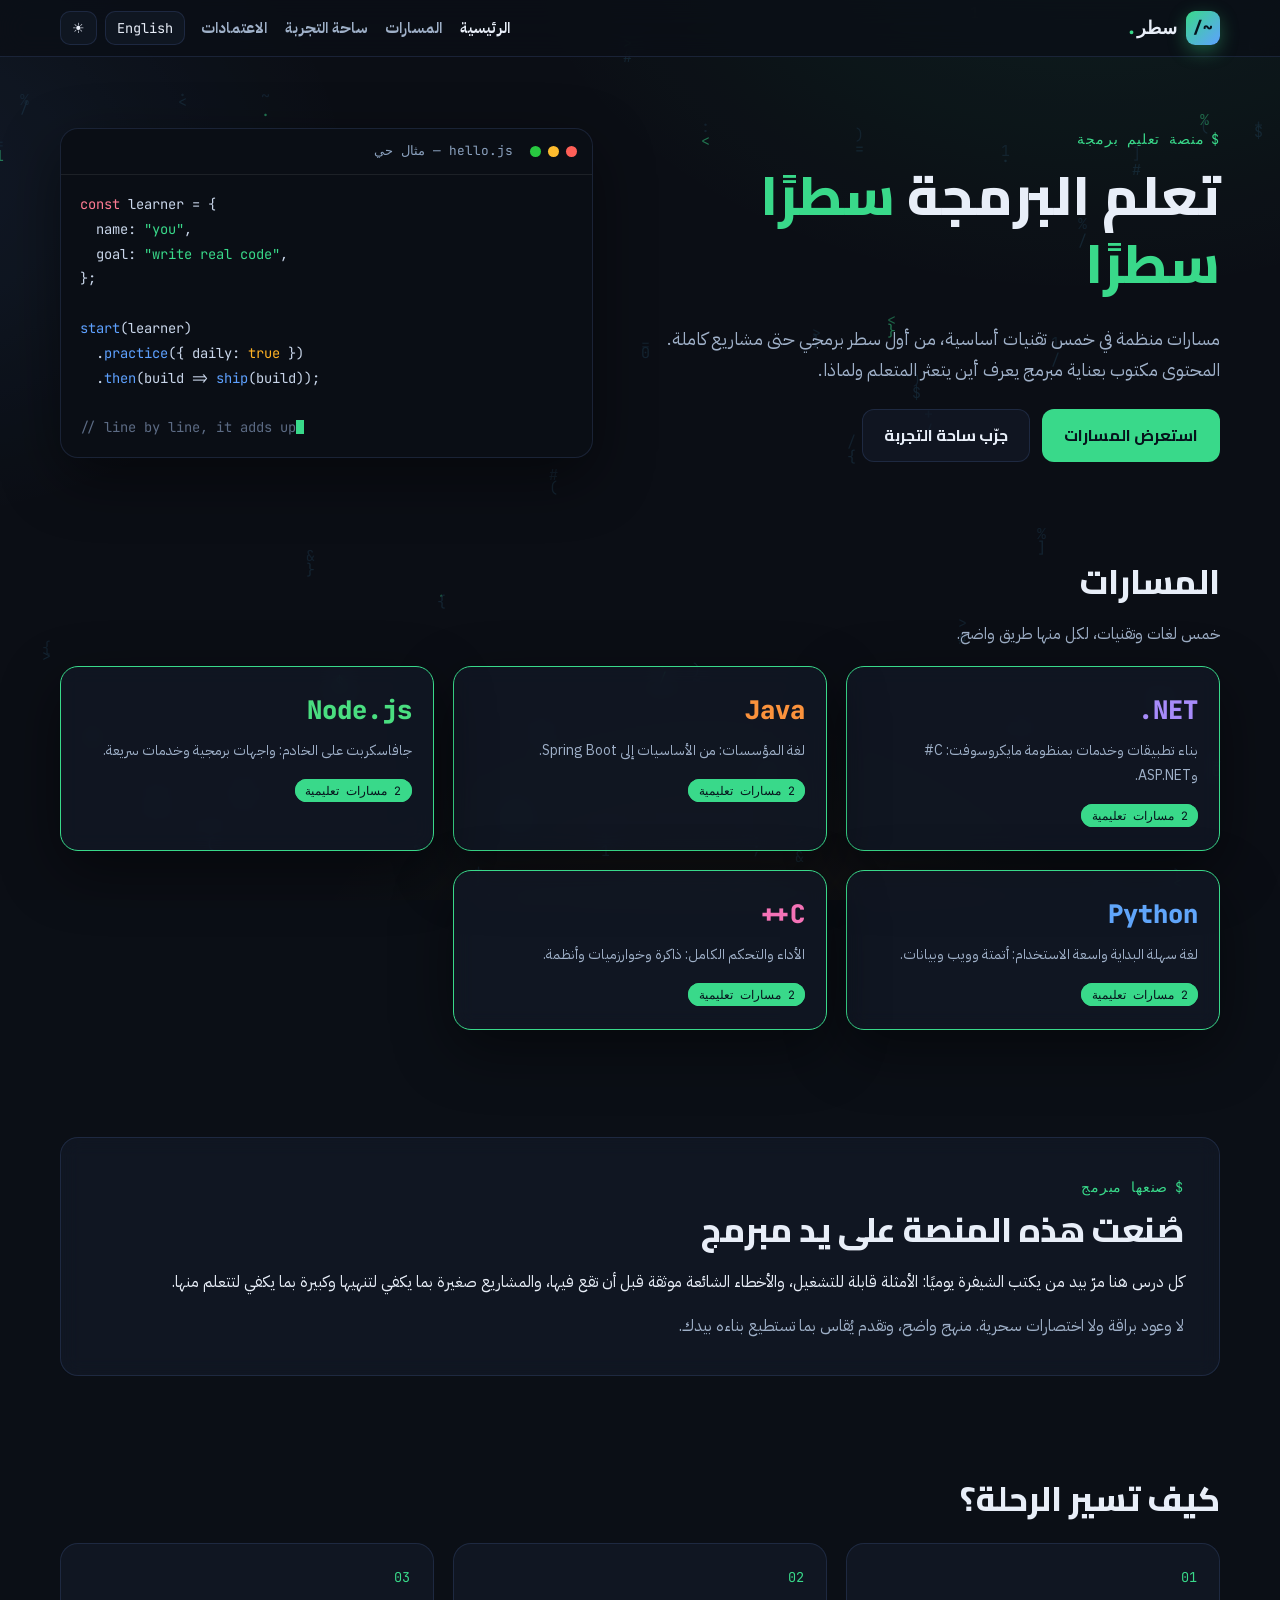
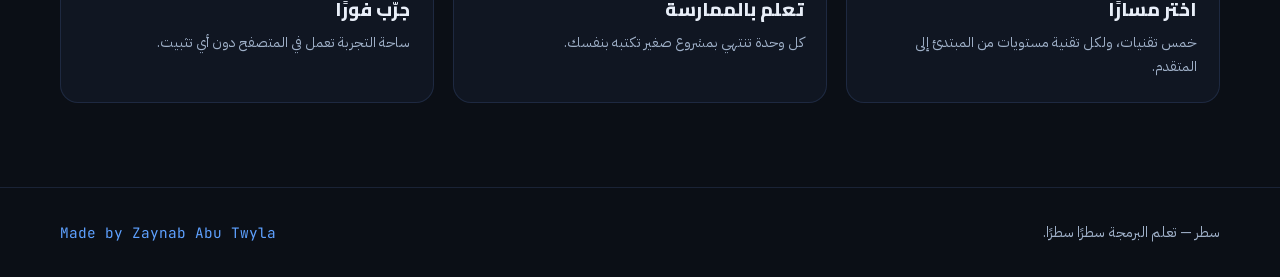
==== index.html @ 0b8b84a8 "Add files via upload" ====
<!doctype html>
<html lang="ar" dir="rtl">
<head>
<meta charset="utf-8">
<meta name="viewport" content="width=device-width, initial-scale=1">
<title>سطر — تعلم البرمجة سطرًا سطرًا</title>
<meta name="description" content="منصة تعليم برمجة بمسارات منظمة في خمس تقنيات: .NET وجافا وNode.js وبايثون وC++.">
<link rel="stylesheet" href="assets/fonts/fonts.css">
<link rel="stylesheet" href="assets/css/style.css">
</head>
<body data-page="index" data-theme="dark">
<main class="wrap">
  <section class="hero">
    <div>
      <span class="kicker" data-t="hero.kicker">منصة تعليم برمجة</span>
      <h1 id="heroTitle"></h1>
      <p class="lede" id="heroLede"></p>
      <div class="hero-cta">
        <a class="btn btn-acc" href="courses.html" id="cta1"></a>
        <a class="btn btn-ghost" href="playground.html" id="cta2"></a>
      </div>
    </div>
    <div class="term" aria-label="code example">
      <div class="term-bar"><span class="dot r"></span><span class="dot y"></span><span class="dot g"></span><span class="term-title" id="termTitle"></span></div>
      <pre id="termCode"><span class="tk-k">const</span> learner = {
  name: <span class="tk-s">"you"</span>,
  goal: <span class="tk-s">"write real code"</span>,
};

<span class="tk-f">start</span>(learner)
  .<span class="tk-f">practice</span>({ daily: <span class="tk-n">true</span> })
  .<span class="tk-f">then</span>(build =&gt; <span class="tk-f">ship</span>(build));

<span class="tk-c">// line by line, it adds up</span><span class="caret"></span></pre>
    </div>
  </section>

  <section id="tracksSec">
    <h2 id="tracksH"></h2>
    <p class="muted" id="tracksSub"></p>
    <div class="grid g3" id="tracksGrid" style="margin-top:1.4rem"></div>
  </section>

  <section id="storySec">
    <div class="card" style="padding:2.2rem">
      <span class="kicker" id="storyKick"></span>
      <h2 id="storyT"></h2>
      <p id="storyP1"></p>
      <p class="muted" id="storyP2" style="margin-bottom:0"></p>
    </div>
  </section>

  <section>
    <h2 id="howH"></h2>
    <div class="story" id="stepsGrid" style="margin-top:1.4rem"></div>
  </section>
</main>
<script src="assets/js/data.js"></script>
<script src="assets/js/i18n.js"></script>
<script src="assets/js/app.js"></script>
<script>
window.PAGE_INIT=function(){
  const A=window.SATR_APP,t=A.T(),esc=A.esc;
  document.title=(A.lang()==='ar'?'سطر':'Satr')+' — '+t.tagline;
  document.getElementById('heroTitle').innerHTML=t.hero.title.replace('<em>','<em style="color:var(--acc);font-style:normal">');
  document.getElementById('heroLede').textContent=t.hero.lede;
  document.getElementById('cta1').textContent=t.hero.cta1;
  document.getElementById('cta2').textContent=t.hero.cta2;
  document.getElementById('termTitle').textContent=t.terminal.title;
  document.getElementById('tracksH').textContent=t.sections.tracks;
  document.getElementById('tracksSub').textContent=t.sections.tracksSub;
  const L=A.lang();
  document.getElementById('tracksGrid').innerHTML=window.SATR.tracks.map(tr=>{
    const count=window.SATR.courses.filter(c=>c.track===tr.id).length;
    return `<a class="card hov" href="courses.html?track=${tr.id}" style="color:inherit">
      <div class="mono" style="font-size:1.6rem;font-weight:800;color:${tr.color}">${esc(tr.name)}</div>
      <p class="muted small" style="margin:.4rem 0 .8rem">${esc(tr.blurb[L])}</p>
      <span class="tag on">${count} ${A.lang()==='ar'?'مسارات تعليمية':'courses'}</span></a>`;
  }).join('');
  document.getElementById('storyKick').textContent=t.sections.story;
  document.getElementById('storyT').textContent=t.story.title;
  document.getElementById('storyP1').textContent=t.story.p1;
  document.getElementById('storyP2').textContent=t.story.p2;
  document.getElementById('howH').textContent=t.sections.how;
  document.getElementById('stepsGrid').innerHTML=t.steps.map(s=>`<div class="step"><h3>${esc(s.t)}</h3><p class="muted small" style="margin:0">${esc(s.d)}</p></div>`).join('');
};
</script>
</body>
</html>
---- assets/fonts/fonts.css ----
@font-face{font-family:'Cairo';font-style:normal;font-weight:200 1000;font-display:swap;src:url(cairo-200-1000-arabic.woff2) format('woff2');unicode-range:U+0600-06FF,U+0750-077F,U+0870-0891,U+0897-08E1,U+08E3-08FF,U+200C-200E,U+2010-2011,U+204F,U+2E41,U+FB50-FDFF,U+FE70-FE74,U+FE76-FEFC}
@font-face{font-family:'Cairo';font-style:normal;font-weight:200 1000;font-display:swap;src:url(cairo-200-1000-latin.woff2) format('woff2');unicode-range:U+0000-00FF,U+0131,U+0152-0153,U+02BB-02BC,U+02C6,U+02DA,U+02DC,U+0304,U+0308,U+0329,U+2000-206F,U+20AC,U+2122,U+2191,U+2193,U+2212,U+2215,U+FEFF,U+FFFD}
@font-face{font-family:'Cairo';font-style:normal;font-weight:200 1000;font-display:swap;src:url(cairo-200-1000-latin-ext.woff2) format('woff2');unicode-range:U+0100-02BA,U+02BD-02C5,U+02C7-02CC,U+02CE-02D7,U+02DD-02FF,U+1E00-1E9F,U+1EF2-1EFF,U+2020,U+20A0-20AB,U+20AD-20C4,U+2113,U+2C60-2C7F,U+A720-A7FF}
@font-face{font-family:'IBM Plex Sans Arabic';font-style:normal;font-weight:400;font-display:swap;src:url(plex-400-arabic.woff2) format('woff2');unicode-range:U+0600-06FF,U+0750-077F,U+0870-0891,U+0897-08E1,U+08E3-08FF,U+200C-200E,U+2010-2011,U+204F,U+2E41,U+FB50-FDFF,U+FE70-FE74,U+FE76-FEFC}
@font-face{font-family:'IBM Plex Sans Arabic';font-style:normal;font-weight:500;font-display:swap;src:url(plex-500-arabic.woff2) format('woff2');unicode-range:U+0600-06FF,U+0750-077F,U+0870-0891,U+0897-08E1,U+08E3-08FF,U+200C-200E,U+2010-2011,U+204F,U+2E41,U+FB50-FDFF,U+FE70-FE74,U+FE76-FEFC}
@font-face{font-family:'IBM Plex Sans Arabic';font-style:normal;font-weight:700;font-display:swap;src:url(plex-700-arabic.woff2) format('woff2');unicode-range:U+0600-06FF,U+0750-077F,U+0870-0891,U+0897-08E1,U+08E3-08FF,U+200C-200E,U+2010-2011,U+204F,U+2E41,U+FB50-FDFF,U+FE70-FE74,U+FE76-FEFC}
@font-face{font-family:'IBM Plex Sans Arabic';font-style:normal;font-weight:400;font-display:swap;src:url(plex-400-latin.woff2) format('woff2');unicode-range:U+0000-00FF,U+0131,U+0152-0153,U+2000-206F,U+20AC,U+2122,U+2212}
@font-face{font-family:'IBM Plex Sans Arabic';font-style:normal;font-weight:500;font-display:swap;src:url(plex-500-latin.woff2) format('woff2');unicode-range:U+0000-00FF,U+0131,U+0152-0153,U+2000-206F,U+20AC,U+2122,U+2212}
@font-face{font-family:'IBM Plex Sans Arabic';font-style:normal;font-weight:700;font-display:swap;src:url(plex-700-latin.woff2) format('woff2');unicode-range:U+0000-00FF,U+0131,U+0152-0153,U+2000-206F,U+20AC,U+2122,U+2212}
@font-face{font-family:'JetBrains Mono';font-style:normal;font-weight:400;font-display:swap;src:url(jetbrainsmono-400-latin.woff2) format('woff2');unicode-range:U+0000-00FF,U+0131,U+0152-0153,U+2000-206F,U+20AC,U+2122,U+2212}
@font-face{font-family:'JetBrains Mono';font-style:normal;font-weight:600;font-display:swap;src:url(jetbrainsmono-600-latin.woff2) format('woff2');unicode-range:U+0000-00FF,U+0131,U+0152-0153,U+2000-206F,U+20AC,U+2122,U+2212}
@font-face{font-family:'JetBrains Mono';font-style:normal;font-weight:800;font-display:swap;src:url(jetbrainsmono-800-latin.woff2) format('woff2');unicode-range:U+0000-00FF,U+0131,U+0152-0153,U+2000-206F,U+20AC,U+2122,U+2212}
---- assets/css/style.css ----
/* سطر — Satr: code-themed education platform. Dark editor system, light theme override. */
:root{
  --bg:#0b0f16; --bg2:#0e1420; --card:rgba(19,26,40,.72); --card-brd:rgba(122,162,255,.14);
  --ink:#e8eef8; --ink2:#9fb0c8; --ink3:#64748f;
  --acc:#39d98a; --acc2:#ffb224; --acc3:#5ea1ff; --danger:#ff6b81;
  --mono:'JetBrains Mono',ui-monospace,monospace;
  --disp:'Cairo','IBM Plex Sans Arabic',system-ui,sans-serif;
  --body:'IBM Plex Sans Arabic','Cairo',system-ui,sans-serif;
  --shadow:0 20px 60px rgba(0,0,0,.45); --r:18px;
}
[data-theme=light]{
  --bg:#f4f7fc; --bg2:#eef2f9; --card:rgba(255,255,255,.78); --card-brd:rgba(20,40,80,.10);
  --ink:#0e1729; --ink2:#44546e; --ink3:#7c8aa0;
  --acc:#0f9e5e; --acc2:#c47d00; --acc3:#2563eb;
  --shadow:0 18px 44px rgba(23,43,90,.14);
}
*{box-sizing:border-box}
html{scroll-behavior:smooth}
body{margin:0;background:var(--bg);color:var(--ink);font-family:var(--body);font-size:16px;line-height:1.75;overflow-x:hidden}
body::before{content:"";position:fixed;inset:0;z-index:-2;background:
  radial-gradient(60rem 40rem at 85% -10%, rgba(57,217,138,.10), transparent 60%),
  radial-gradient(50rem 36rem at -10% 20%, rgba(94,161,255,.10), transparent 60%),
  radial-gradient(44rem 34rem at 55% 115%, rgba(255,178,36,.07), transparent 60%), var(--bg)}
#rain{position:fixed;inset:0;z-index:-1;opacity:.5;pointer-events:none}
[data-theme=light] #rain{opacity:.25}
img{max-width:100%;display:block}
a{color:var(--acc3);text-decoration:none}
.wrap{width:min(1160px,92%);margin-inline:auto}
h1,h2,h3{font-family:var(--disp);font-weight:800;line-height:1.25;margin:0 0 .5em}
h1{font-size:clamp(1.9rem,5.4vw,3.4rem)}
h2{font-size:clamp(1.4rem,3.6vw,2.1rem)}
.mono{font-family:var(--mono)}
.kicker{font-family:var(--mono);color:var(--acc);font-size:.85rem;letter-spacing:.06em;display:inline-flex;gap:.5em;align-items:center;margin-bottom:.6rem}
.kicker::before{content:"$"}
.muted{color:var(--ink2)}
.small{font-size:.88rem}
section{padding:3.2rem 0}
/* header */
header{position:sticky;top:0;z-index:50;background:color-mix(in srgb,var(--bg) 78%,transparent);backdrop-filter:blur(14px);border-bottom:1px solid var(--card-brd)}
.bar{display:flex;align-items:center;gap:1rem;padding:.7rem 0}
.logo{display:flex;align-items:center;gap:.55rem;font-family:var(--mono);font-weight:800;font-size:1.15rem;color:var(--ink)}
.logo .glyph{width:34px;height:34px;border-radius:9px;display:grid;place-items:center;background:linear-gradient(135deg,var(--acc),var(--acc3));color:#06131c;font-size:1rem;box-shadow:0 6px 18px rgba(57,217,138,.35)}
nav{display:flex;gap:1.1rem;margin-inline-start:auto;align-items:center}
nav a{color:var(--ink2);font-weight:600;font-size:.95rem}
nav a:hover,nav a.on{color:var(--ink)}
.tools{display:flex;gap:.45rem}
.icon-btn{border:1px solid var(--card-brd);background:var(--card);color:var(--ink);border-radius:10px;padding:.42rem .7rem;font-family:var(--mono);font-size:.85rem;cursor:pointer}
.icon-btn:hover{border-color:var(--acc)}
.burger{display:none}
/* buttons */
.btn{display:inline-flex;align-items:center;gap:.5rem;border-radius:12px;padding:.7rem 1.3rem;font-weight:700;font-family:var(--disp);border:1px solid transparent;cursor:pointer;font-size:1rem}
.btn-acc{background:var(--acc);color:#06131c}
.btn-acc:hover{filter:brightness(1.08)}
.btn-ghost{background:var(--card);color:var(--ink);border-color:var(--card-brd)}
.btn-ghost:hover{border-color:var(--acc)}
/* hero */
.hero{padding:4.2rem 0 3rem;display:grid;grid-template-columns:1.05fr .95fr;gap:2.4rem;align-items:center}
.hero .lede{font-size:1.12rem;color:var(--ink2);max-width:34em}
.hero-cta{display:flex;gap:.8rem;flex-wrap:wrap;margin-top:1.4rem}
.term{background:#0a0e15;border:1px solid var(--card-brd);border-radius:var(--r);box-shadow:var(--shadow);overflow:hidden}
[data-theme=light] .term{background:#101828;color:#dbe7ff}
.term-bar{display:flex;gap:.45rem;padding:.7rem .9rem;border-bottom:1px solid rgba(255,255,255,.08);align-items:center}
.dot{width:11px;height:11px;border-radius:50%}
.dot.r{background:#ff5f57}.dot.y{background:#febc2e}.dot.g{background:#28c840}
.term-title{margin-inline-start:.6rem;font-family:var(--mono);font-size:.8rem;color:#8aa0bd}
.term pre{margin:0;padding:1.1rem 1.2rem;font-family:var(--mono);font-size:.86rem;line-height:1.8;direction:ltr;text-align:left;color:#c9d6ea;overflow-x:auto}
.tk-k{color:#ff7b93}.tk-f{color:#5ea1ff}.tk-s{color:#39d98a}.tk-c{color:#5c6b84}.tk-n{color:#ffb224}
.caret{display:inline-block;width:.55em;height:1.05em;background:var(--acc);vertical-align:-2px;animation:blink 1s steps(1) infinite}
@keyframes blink{50%{opacity:0}}
/* cards */
.grid{display:grid;gap:1.2rem}
.g3{grid-template-columns:repeat(3,1fr)} .g2{grid-template-columns:repeat(2,1fr)}
.card{background:var(--card);border:1px solid var(--card-brd);border-radius:var(--r);backdrop-filter:blur(10px);padding:1.3rem;transition:.25s;position:relative}
a.card,.card.hov:hover{transform:translateY(-4px);border-color:var(--acc);box-shadow:var(--shadow)}
.card.cover{padding:0;overflow:hidden;display:flex;flex-direction:column}
.card.cover .body{padding:1.1rem 1.2rem 1.3rem;display:flex;flex-direction:column;gap:.5rem;flex:1}
.tag{font-family:var(--mono);font-size:.72rem;padding:.18rem .6rem;border-radius:999px;border:1px solid var(--card-brd);color:var(--ink2);width:max-content}
.tag.on{color:#06131c;background:var(--acc);border-color:var(--acc)}
.meta{display:flex;gap:1rem;color:var(--ink3);font-size:.82rem;font-family:var(--mono);margin-top:auto;padding-top:.5rem}
/* filter chips */
.chips{display:flex;gap:.55rem;flex-wrap:wrap;margin:1rem 0 1.6rem}
.chip{border:1px solid var(--card-brd);background:var(--card);color:var(--ink2);border-radius:999px;padding:.42rem 1rem;font-family:var(--mono);font-size:.85rem;cursor:pointer}
.chip:hover{color:var(--ink);border-color:var(--acc)}
.chip.on{background:var(--acc);color:#06131c;border-color:var(--acc);font-weight:600}
/* search */
.search{display:flex;align-items:center;gap:.6rem;background:var(--card);border:1px solid var(--card-brd);border-radius:12px;padding:.5rem .9rem;max-width:420px}
.search input{background:none;border:0;color:var(--ink);font-family:var(--body);font-size:.95rem;width:100%;outline:none}
/* course page */
.detail-head{display:grid;grid-template-columns:1.2fr .8fr;gap:2rem;align-items:start}
.syllabus{display:flex;flex-direction:column;gap:.7rem;margin-top:1rem}
.unit{border:1px solid var(--card-brd);border-radius:14px;background:var(--card);overflow:hidden}
.unit>button{width:100%;background:none;border:0;color:var(--ink);font-family:var(--disp);font-weight:700;font-size:1rem;padding:.95rem 1.1rem;display:flex;justify-content:space-between;cursor:pointer;align-items:center}
.unit ol{margin:0;padding:0 1.1rem .9rem;list-style:none;color:var(--ink2)}
.unit ol li{padding:.28rem 0;display:flex;justify-content:space-between;gap:1rem;border-top:1px dashed var(--card-brd);font-size:.93rem}
.unit ol li span{font-family:var(--mono);font-size:.78rem;color:var(--ink3)}
.codeblock{background:#0a0e15;border:1px solid var(--card-brd);border-radius:14px;margin-top:1.2rem;overflow:hidden}
.codeblock .cb-head{display:flex;justify-content:space-between;padding:.55rem .95rem;border-bottom:1px solid rgba(255,255,255,.07);font-family:var(--mono);font-size:.78rem;color:#8aa0bd}
.codeblock pre{margin:0;padding:1rem 1.1rem;font-family:var(--mono);font-size:.85rem;line-height:1.75;direction:ltr;text-align:left;color:#c9d6ea;overflow-x:auto}
.copy-btn{background:none;border:1px solid var(--card-brd);color:var(--acc);border-radius:8px;font-family:var(--mono);font-size:.75rem;padding:.2rem .6rem;cursor:pointer}
/* playground */
.pg{display:grid;grid-template-columns:1fr 1fr;gap:1.2rem;margin-top:1.4rem}
.pg-pane{background:#0a0e15;border:1px solid var(--card-brd);border-radius:14px;display:flex;flex-direction:column;overflow:hidden;min-height:340px}
.pg-head{display:flex;justify-content:space-between;align-items:center;padding:.55rem .95rem;border-bottom:1px solid rgba(255,255,255,.07);font-family:var(--mono);font-size:.8rem;color:#8aa0bd}
.pg textarea{flex:1;background:none;border:0;color:#c9d6ea;font-family:var(--mono);font-size:.86rem;line-height:1.75;padding:1rem 1.1rem;resize:vertical;min-height:260px;outline:none;direction:ltr;text-align:left}
.console{flex:1;font-family:var(--mono);font-size:.85rem;line-height:1.8;padding:1rem 1.1rem;overflow:auto;direction:ltr;text-align:left;color:#c9d6ea;white-space:pre-wrap}
.console .err{color:#ff7b93}.console .ok{color:#39d98a}.console .warn{color:#ffb224}
.snippets{display:flex;gap:.5rem;flex-wrap:wrap}
.snip{border:1px solid var(--card-brd);background:var(--card);color:var(--ink2);font-family:var(--mono);font-size:.78rem;padding:.35rem .8rem;border-radius:999px;cursor:pointer}
.snip:hover{color:var(--ink);border-color:var(--acc)}
/* steps / story */
.story{display:grid;grid-template-columns:repeat(3,1fr);gap:1.2rem;counter-reset:st}
.step{background:var(--card);border:1px solid var(--card-brd);border-radius:var(--r);padding:1.4rem;position:relative}
.step::before{counter-increment:st;content:"0" counter(st);font-family:var(--mono);color:var(--acc);font-size:.85rem;display:block;margin-bottom:.5rem}
/* footer */
footer{border-top:1px solid var(--card-brd);margin-top:2rem;padding:2rem 0;color:var(--ink2);font-size:.9rem}
.foot{display:flex;justify-content:space-between;gap:1.4rem;flex-wrap:wrap;align-items:center}
/* credits */
.cred li{margin-bottom:.5rem}
.empty{border:1px dashed var(--card-brd);border-radius:var(--r);padding:2.4rem;text-align:center;color:var(--ink3)}
/* responsive */
@media (max-width:980px){
  .hero{grid-template-columns:1fr;padding-top:2.6rem}
  .g3{grid-template-columns:repeat(2,1fr)}
  .story{grid-template-columns:1fr 1fr}
  .detail-head{grid-template-columns:1fr}
}
@media (max-width:720px){
  .g3,.g2,.story{grid-template-columns:1fr}
  .pg{grid-template-columns:1fr}
  nav{position:fixed;inset:56px 0 auto 0;flex-direction:column;background:var(--bg);border-bottom:1px solid var(--card-brd);padding:1rem;display:none;align-items:flex-start}
  nav.open{display:flex}
  .burger{display:inline-flex;margin-inline-start:auto}
  .meta{flex-wrap:wrap;gap:.4rem 1rem}
}
@media (prefers-reduced-motion:reduce){
  html{scroll-behavior:auto}
  .caret{animation:none}
  *{transition:none!important}
}
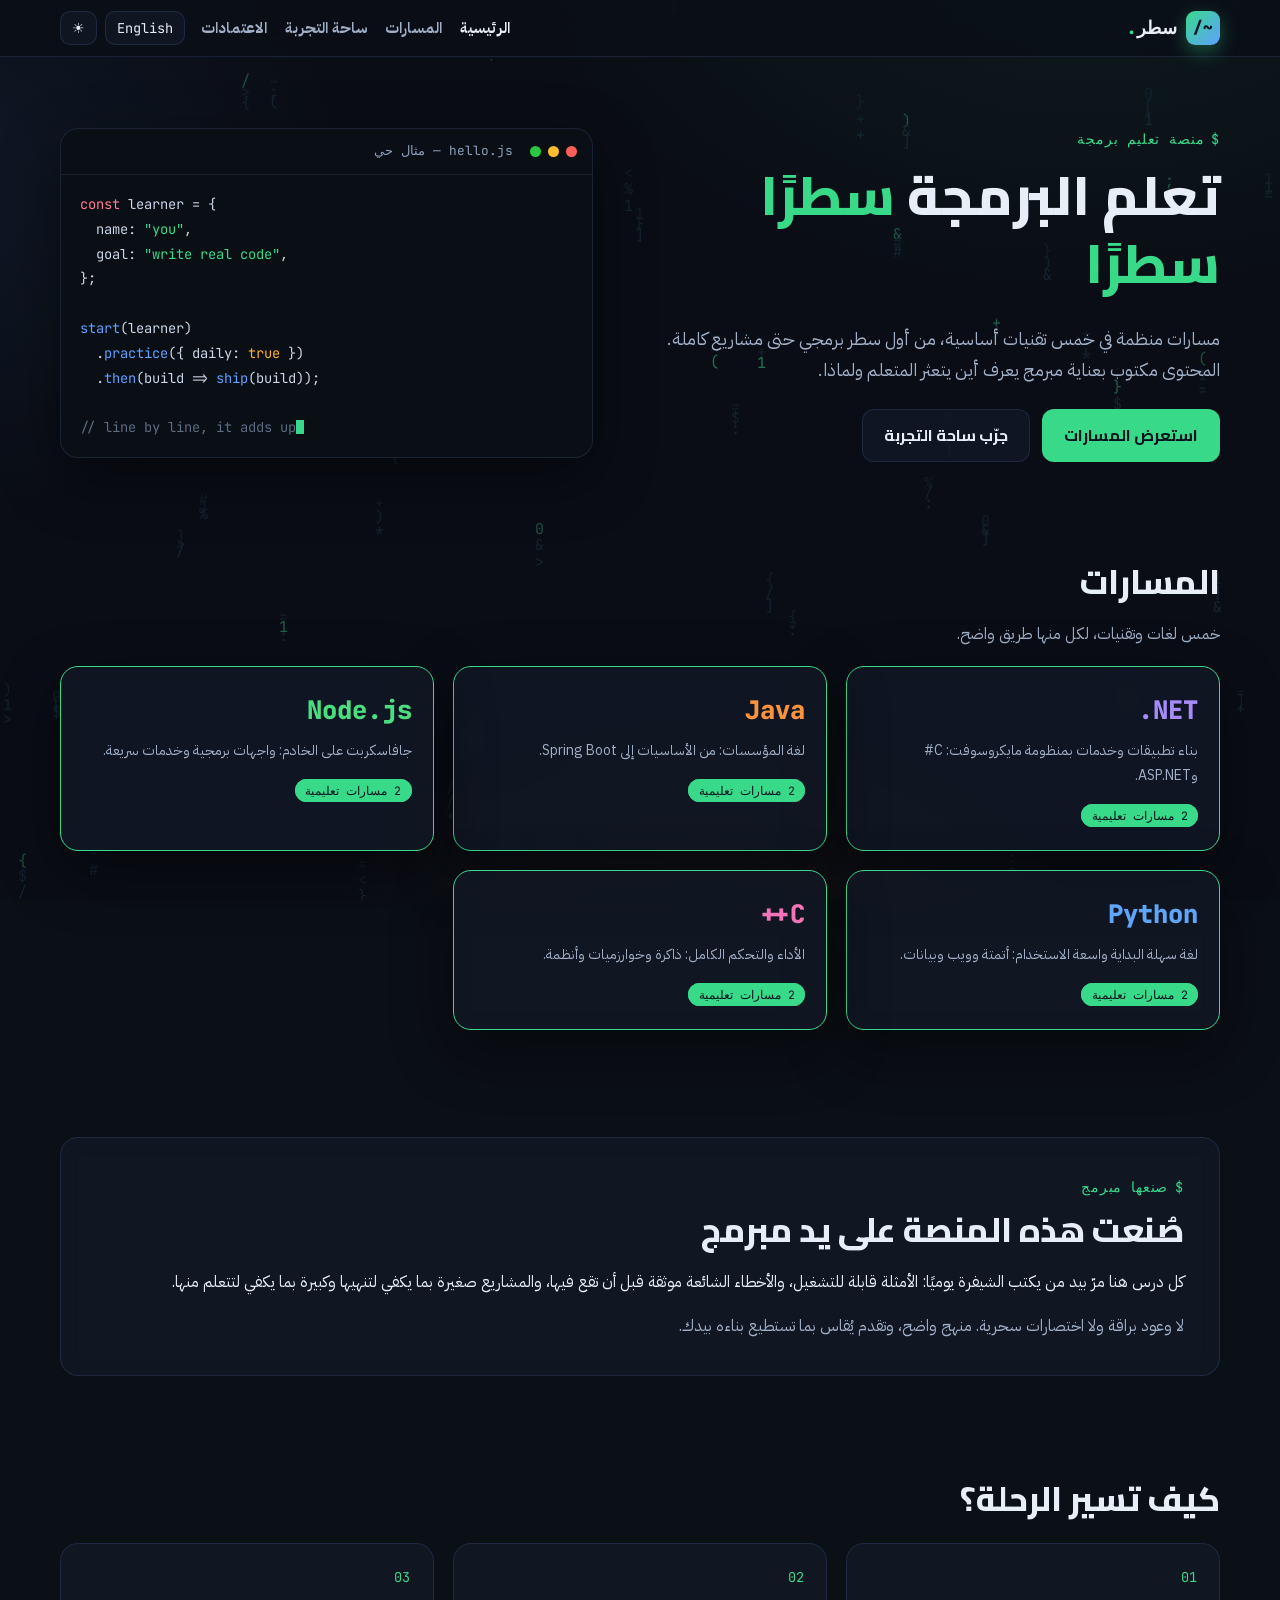
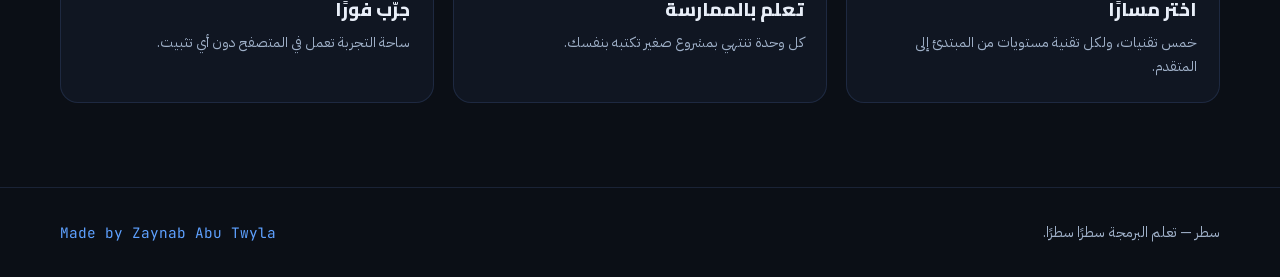
==== commit aa845c92: "مسار تعلم حقيقي: صفحات دروس بمشغل يوتيوب، تتبع مشاهدة، وقفل تتابعي" ====
--- a/index.html
+++ b/index.html
@@ -5,10 +5,12 @@
 <meta name="viewport" content="width=device-width, initial-scale=1">
 <title>سطر — تعلم البرمجة سطرًا سطرًا</title>
 <meta name="description" content="منصة تعليم برمجة بمسارات منظمة في خمس تقنيات: .NET وجافا وNode.js وبايثون وC++.">
+<script>try{var _l=JSON.parse(localStorage.getItem('satr_lang')||'"ar"');document.documentElement.lang=_l;document.documentElement.dir=_l==='ar'?'rtl':'ltr';}catch(e){}</script>
 <link rel="stylesheet" href="assets/fonts/fonts.css">
 <link rel="stylesheet" href="assets/css/style.css">
 </head>
 <body data-page="index" data-theme="dark">
+<script>try{document.body.dataset.theme=JSON.parse(localStorage.getItem('satr_theme')||'"dark"')}catch(e){}</script>
 <main class="wrap">
   <section class="hero">
     <div>
